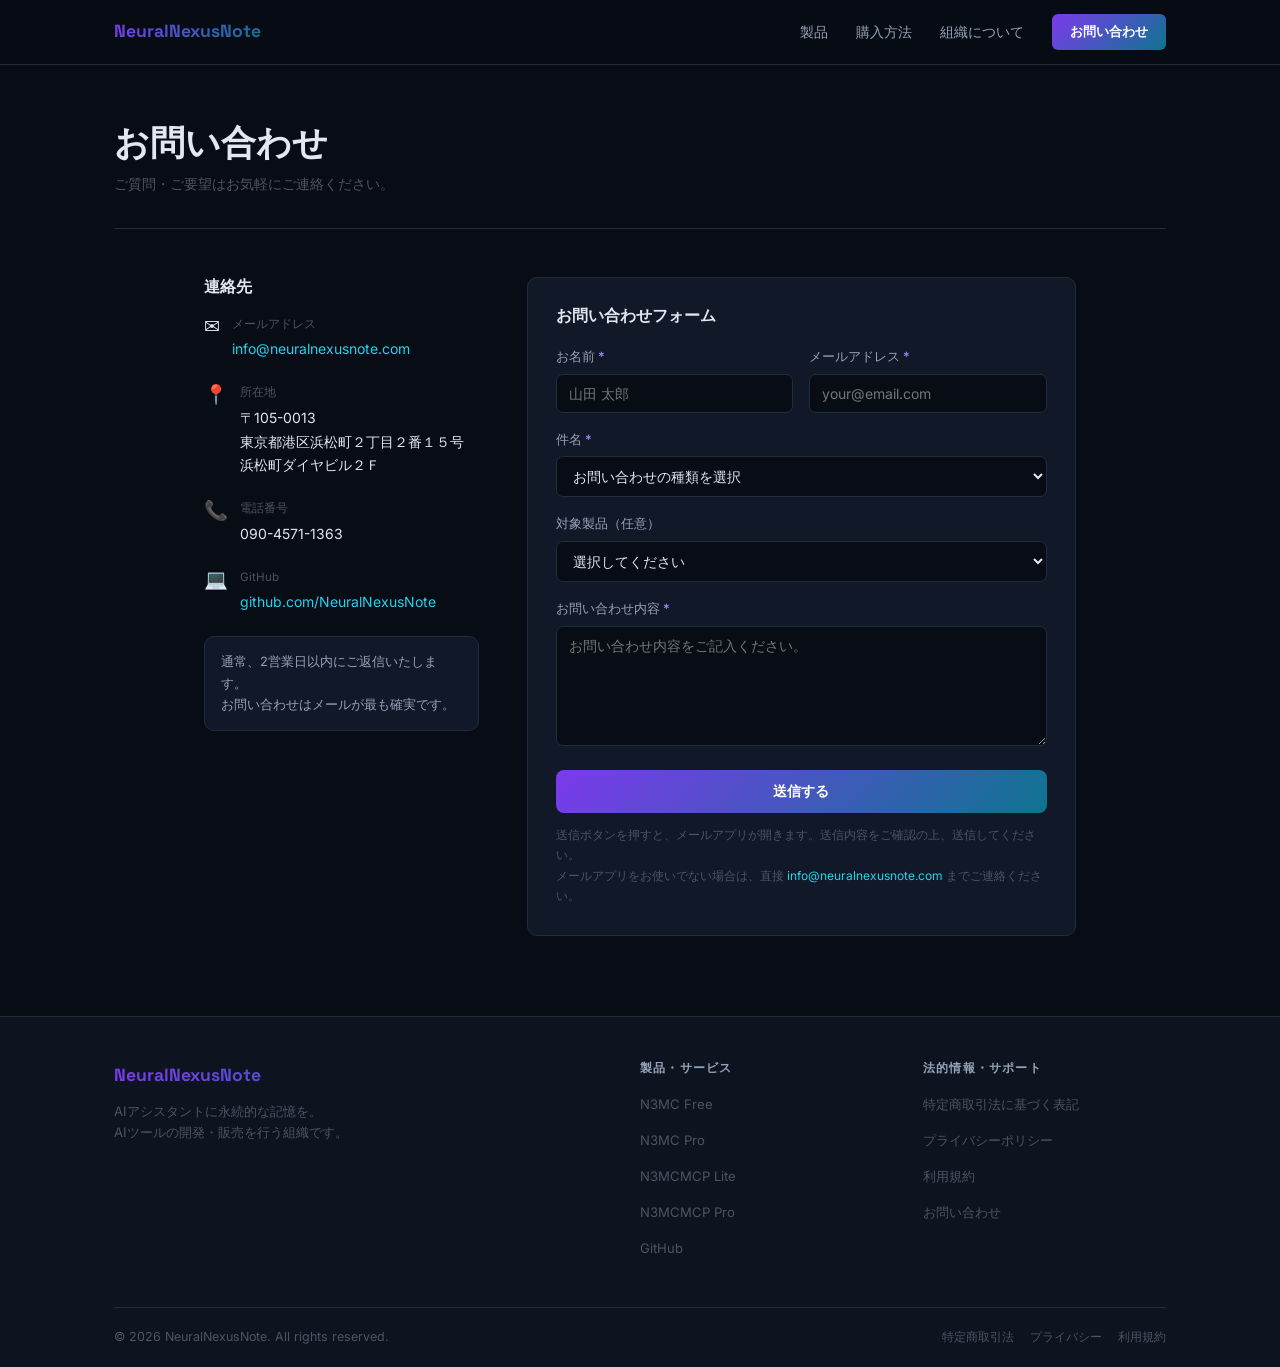
==== contact.html @ 309b011e "initial: NeuralNexusNote 公式ホームページ - index.html: トップページ（製品・購入方法・About） - tokutei.html: 特定商取引法に基づく表記 -" ====
<!DOCTYPE html>
<html lang="ja">
<head>
  <meta charset="UTF-8">
  <meta name="viewport" content="width=device-width, initial-scale=1.0">
  <title>お問い合わせ | NeuralNexusNote</title>
  <meta name="description" content="NeuralNexusNoteへのお問い合わせページです。">
  <link rel="preconnect" href="https://fonts.googleapis.com">
  <link href="https://fonts.googleapis.com/css2?family=Inter:wght@400;500;600;700&family=Space+Grotesk:wght@600;700&display=swap" rel="stylesheet">
  <link rel="stylesheet" href="css/style.css">
</head>
<body>

<header>
  <div class="header-inner">
    <a href="index.html" class="logo">NeuralNexusNote</a>
    <nav>
      <a href="index.html#products">製品</a>
      <a href="index.html#howto">購入方法</a>
      <a href="index.html#about">組織について</a>
      <a href="contact.html" class="nav-cta">お問い合わせ</a>
    </nav>
  </div>
</header>

<main>
  <div class="container">
    <div class="page-header">
      <h1>お問い合わせ</h1>
      <p>ご質問・ご要望はお気軽にご連絡ください。</p>
    </div>
  </div>

  <div class="contact-wrap">

    <!-- Contact Info -->
    <div class="contact-info">
      <h3>連絡先</h3>

      <div class="c-item">
        <div class="c-icon">✉️</div>
        <div>
          <div class="c-lbl">メールアドレス</div>
          <div class="c-val">
            <a href="mailto:info@neuralnexusnote.com">info@neuralnexusnote.com</a>
          </div>
        </div>
      </div>

      <div class="c-item">
        <div class="c-icon">📍</div>
        <div>
          <div class="c-lbl">所在地</div>
          <div class="c-val">
            〒105-0013<br>
            東京都港区浜松町２丁目２番１５号<br>
            浜松町ダイヤビル２Ｆ
          </div>
        </div>
      </div>

      <div class="c-item">
        <div class="c-icon">📞</div>
        <div>
          <div class="c-lbl">電話番号</div>
          <div class="c-val">090-4571-1363</div>
        </div>
      </div>

      <div class="c-item">
        <div class="c-icon">💻</div>
        <div>
          <div class="c-lbl">GitHub</div>
          <div class="c-val">
            <a href="https://github.com/NeuralNexusNote" target="_blank" rel="noopener">github.com/NeuralNexusNote</a>
          </div>
        </div>
      </div>

      <div class="response-note">
        通常、2営業日以内にご返信いたします。<br>
        お問い合わせはメールが最も確実です。
      </div>
    </div>

    <!-- Contact Form -->
    <div class="form-card">
      <h3>お問い合わせフォーム</h3>
      <form id="contact-form">
        <div class="form-row">
          <div class="form-group">
            <label for="name">お名前 <span style="color:var(--purple-l)">*</span></label>
            <input type="text" id="name" name="name" required placeholder="山田 太郎">
          </div>
          <div class="form-group">
            <label for="email">メールアドレス <span style="color:var(--purple-l)">*</span></label>
            <input type="email" id="email" name="email" required placeholder="your@email.com">
          </div>
        </div>
        <div class="form-group">
          <label for="subject">件名 <span style="color:var(--purple-l)">*</span></label>
          <select id="subject" name="subject" required>
            <option value="" disabled selected>お問い合わせの種類を選択</option>
            <option value="製品について">製品・機能についての質問</option>
            <option value="購入・支払いについて">購入・支払いについて</option>
            <option value="技術的な問題">技術的な問題・バグ報告</option>
            <option value="返金・キャンセルについて">返金・キャンセルについて</option>
            <option value="その他">その他</option>
          </select>
        </div>
        <div class="form-group">
          <label for="product">対象製品（任意）</label>
          <select id="product" name="product">
            <option value="" selected>選択してください</option>
            <option value="N3MC Free">N3MC Free</option>
            <option value="N3MC Pro">N3MC Pro</option>
            <option value="N3MCMCP Lite">N3MCMCP Lite</option>
            <option value="N3MCMCP Pro">N3MCMCP Pro</option>
            <option value="その他">その他</option>
          </select>
        </div>
        <div class="form-group">
          <label for="message">お問い合わせ内容 <span style="color:var(--purple-l)">*</span></label>
          <textarea id="message" name="message" required placeholder="お問い合わせ内容をご記入ください。"></textarea>
        </div>
        <button type="submit" class="btn btn-primary" style="width:100%;">送信する</button>
        <p class="form-note">
          送信ボタンを押すと、メールアプリが開きます。送信内容をご確認の上、送信してください。<br>
          メールアプリをお使いでない場合は、直接 <a href="mailto:info@neuralnexusnote.com">info@neuralnexusnote.com</a> までご連絡ください。
        </p>
      </form>
    </div>

  </div>
</main>

<footer>
  <div class="footer-inner">
    <div class="footer-grid">
      <div class="footer-brand">
        <a href="index.html" class="logo">NeuralNexusNote</a>
        <p>AIアシスタントに永続的な記憶を。<br>AIツールの開発・販売を行う組織です。</p>
      </div>
      <div class="footer-col">
        <h4>製品・サービス</h4>
        <ul>
          <li><a href="index.html#products">N3MC Free</a></li>
          <li><a href="index.html#howto">N3MC Pro</a></li>
          <li><a href="index.html#products">N3MCMCP Lite</a></li>
          <li><a href="index.html#howto">N3MCMCP Pro</a></li>
          <li><a href="https://github.com/NeuralNexusNote" target="_blank" rel="noopener">GitHub</a></li>
        </ul>
      </div>
      <div class="footer-col">
        <h4>法的情報・サポート</h4>
        <ul>
          <li><a href="tokutei.html">特定商取引法に基づく表記</a></li>
          <li><a href="privacy.html">プライバシーポリシー</a></li>
          <li><a href="terms.html">利用規約</a></li>
          <li><a href="contact.html">お問い合わせ</a></li>
        </ul>
      </div>
    </div>
    <div class="footer-bottom">
      <p>© 2026 NeuralNexusNote. All rights reserved.</p>
      <div class="footer-links-row">
        <a href="tokutei.html">特定商取引法</a>
        <a href="privacy.html">プライバシー</a>
        <a href="terms.html">利用規約</a>
      </div>
    </div>
  </div>
</footer>

<script>
  document.getElementById('contact-form').addEventListener('submit', function(e) {
    e.preventDefault();
    const name    = document.getElementById('name').value;
    const email   = document.getElementById('email').value;
    const subject = document.getElementById('subject').value;
    const product = document.getElementById('product').value;
    const message = document.getElementById('message').value;

    const body = [
      'お名前: ' + name,
      'メールアドレス: ' + email,
      product ? '対象製品: ' + product : '',
      '',
      message
    ].filter(Boolean).join('\n');

    window.location.href =
      'mailto:info@neuralnexusnote.com'
      + '?subject=' + encodeURIComponent('[お問い合わせ] ' + subject)
      + '&body='    + encodeURIComponent(body);
  });
</script>

</body>
</html>
---- css/style.css ----
/* NeuralNexusNote — style.css */

*, *::before, *::after { box-sizing: border-box; margin: 0; padding: 0; }

:root {
  --bg:       #080c14;
  --bg2:      #0d1420;
  --card:     #111827;
  --border:   #1f2d3d;
  --purple:   #7c3aed;
  --purple-l: #a78bfa;
  --cyan:     #0e7490;
  --cyan-l:   #22d3ee;
  --text:     #e2e8f0;
  --dim:      #94a3b8;
  --muted:    #4b5563;
  --green:    #10b981;
  --grad:     linear-gradient(135deg, #7c3aed 0%, #0e7490 100%);
  --r:        10px;
  --shadow:   0 4px 24px rgba(0,0,0,.4);
}

body {
  font-family: 'Inter', system-ui, -apple-system, sans-serif;
  background: var(--bg);
  color: var(--text);
  line-height: 1.7;
  font-size: 16px;
}

h1, h2, h3, h4 {
  font-family: 'Space Grotesk', 'Inter', sans-serif;
  font-weight: 700;
  line-height: 1.25;
}

a { color: var(--cyan-l); text-decoration: none; transition: color .2s; }
a:hover { color: var(--purple-l); }
img { max-width: 100%; }

.container { max-width: 1100px; margin: 0 auto; padding: 0 24px; }

/* ===== HEADER ===== */
header {
  position: sticky; top: 0; z-index: 100;
  background: rgba(8,12,20,.94);
  backdrop-filter: blur(14px);
  border-bottom: 1px solid var(--border);
}
.header-inner {
  max-width: 1100px; margin: 0 auto; padding: 14px 24px;
  display: flex; align-items: center; justify-content: space-between; gap: 16px;
}
.logo {
  font-family: 'Space Grotesk', sans-serif; font-size: 1.1rem; font-weight: 700;
  background: var(--grad);
  -webkit-background-clip: text; -webkit-text-fill-color: transparent;
  background-clip: text; white-space: nowrap;
}
nav { display: flex; align-items: center; gap: 28px; }
nav a { color: var(--dim); font-size: .875rem; font-weight: 500; }
nav a:hover { color: var(--text); }
.nav-cta {
  padding: 7px 18px;
  background: var(--grad);
  color: white !important;
  -webkit-text-fill-color: white !important;
  border-radius: 6px; font-size: .8rem; font-weight: 600;
}
.nav-cta:hover { opacity: .85; }

/* ===== BUTTONS ===== */
.btn {
  display: inline-block; padding: 12px 28px; border-radius: 8px;
  font-size: .9rem; font-weight: 600; cursor: pointer;
  border: none; transition: all .2s; text-align: center;
}
.btn-primary { background: var(--grad); color: #fff; -webkit-text-fill-color: #fff; }
.btn-primary:hover { opacity: .85; color: #fff; transform: translateY(-1px); }
.btn-outline {
  background: transparent; color: var(--text);
  border: 1px solid var(--border);
}
.btn-outline:hover { border-color: var(--purple); color: var(--purple-l); }
.btn-sm { padding: 8px 18px; font-size: .8rem; }

/* ===== SECTIONS ===== */
section { padding: 80px 0; }
.bg-alt { background: var(--bg2); }

.section-tag {
  display: block; text-align: center;
  font-size: .72rem; font-weight: 600;
  text-transform: uppercase; letter-spacing: .1em;
  color: var(--purple-l); margin-bottom: 10px;
}
.section-title {
  font-size: clamp(1.6rem, 3vw, 2.2rem);
  text-align: center; margin-bottom: 12px;
}
.section-desc {
  text-align: center; color: var(--dim);
  max-width: 540px; margin: 0 auto 48px; font-size: .95rem;
}

/* ===== HERO ===== */
.hero {
  padding: 100px 0 80px; text-align: center;
  position: relative; overflow: hidden;
}
.hero::before {
  content: ''; position: absolute; top: -180px; left: 50%;
  transform: translateX(-50%); width: 700px; height: 700px;
  background: radial-gradient(circle, rgba(124,58,237,.13) 0%, transparent 65%);
  pointer-events: none;
}
.hero-badge {
  display: inline-flex; align-items: center; gap: 6px;
  padding: 5px 14px; background: rgba(124,58,237,.1);
  border: 1px solid rgba(124,58,237,.35); border-radius: 100px;
  font-size: .78rem; color: var(--purple-l); margin-bottom: 24px; font-weight: 500;
}
.hero h1 { font-size: clamp(2.2rem, 5.5vw, 3.8rem); margin-bottom: 20px; }
.hero h1 .grad {
  background: var(--grad);
  -webkit-background-clip: text; -webkit-text-fill-color: transparent;
  background-clip: text;
}
.hero-sub {
  font-size: 1.05rem; color: var(--dim);
  max-width: 500px; margin: 0 auto 36px;
}
.btn-row { display: flex; gap: 14px; justify-content: center; flex-wrap: wrap; }

/* ===== PRODUCT CARDS ===== */
.products-grid {
  display: grid;
  grid-template-columns: repeat(auto-fit, minmax(248px, 1fr));
  gap: 20px;
}
.p-card {
  background: var(--card); border: 1px solid var(--border);
  border-radius: var(--r); padding: 24px;
  position: relative; transition: border-color .2s, transform .2s;
  display: flex; flex-direction: column;
}
.p-card:hover { border-color: rgba(124,58,237,.5); transform: translateY(-2px); }
.p-card.featured { border-color: var(--purple); }
.badge-hot {
  position: absolute; top: -11px; right: 16px;
  background: var(--grad); color: white;
  font-size: .7rem; font-weight: 700;
  padding: 3px 11px; border-radius: 100px;
}
.p-tag {
  font-size: .7rem; font-weight: 700; color: var(--cyan-l);
  text-transform: uppercase; letter-spacing: .09em; margin-bottom: 6px;
}
.p-card h3 { font-size: 1.35rem; margin-bottom: 10px; }
.p-desc { font-size: .85rem; color: var(--dim); margin-bottom: 18px; flex: 1; }
.price-block { margin-bottom: 20px; }
.price-now { font-size: 1.7rem; font-weight: 700; }
.price-was { font-size: .85rem; color: var(--muted); text-decoration: line-through; margin-left: 8px; }
.price-note {
  display: inline-block; font-size: .72rem; color: var(--green);
  background: rgba(16,185,129,.1); border: 1px solid rgba(16,185,129,.3);
  padding: 2px 8px; border-radius: 4px; margin-top: 5px;
}
.p-feats { list-style: none; margin-bottom: 22px; }
.p-feats li {
  font-size: .8rem; color: var(--dim); padding: 5px 0;
  border-bottom: 1px solid rgba(31,45,61,.6);
  display: flex; align-items: center; gap: 7px;
}
.p-feats li::before { content: '✓'; color: var(--green); font-weight: 700; flex-shrink: 0; }
.btn-card { width: 100%; text-align: center; border-radius: 7px; font-size: .85rem; padding: 10px; font-weight: 600; }
.btn-ghost {
  background: transparent; border: 1px solid var(--border);
  color: var(--dim); transition: all .2s;
}
.btn-ghost:hover { border-color: var(--cyan); color: var(--cyan-l); }

.launch-box {
  background: rgba(124,58,237,.07);
  border: 1px solid rgba(124,58,237,.22);
  border-radius: var(--r); padding: 14px 20px;
  text-align: center; font-size: .85rem; color: var(--dim); margin-top: 28px;
}
.launch-box strong { color: var(--purple-l); }

/* ===== HOW TO BUY ===== */
.how-grid {
  display: grid;
  grid-template-columns: repeat(auto-fit, minmax(280px, 1fr));
  gap: 20px;
}
.how-card {
  background: var(--card); border: 1px solid var(--border);
  border-radius: var(--r); padding: 28px;
}
.how-icon { font-size: 2.2rem; margin-bottom: 12px; }
.how-card h3 { font-size: 1.1rem; margin-bottom: 8px; }
.how-card p { font-size: .875rem; color: var(--dim); margin-bottom: 14px; }
.how-card ul { list-style: none; font-size: .8rem; color: var(--dim); margin-bottom: 14px; }
.how-card ul li { padding: 3px 0; }
.how-card ul li::before { content: '→ '; color: var(--cyan-l); }
.tag-badge {
  display: inline-block; font-size: .7rem; font-weight: 600;
  padding: 3px 9px; border-radius: 4px;
  background: rgba(14,116,144,.15); color: var(--cyan-l);
  border: 1px solid rgba(14,116,144,.3);
}

/* ===== ABOUT ===== */
.about-wrap {
  display: grid; grid-template-columns: 1.2fr 1fr;
  gap: 48px; align-items: center;
}
.about-text h2 { font-size: clamp(1.5rem, 3vw, 1.9rem); margin-bottom: 16px; }
.about-text p { font-size: .9rem; color: var(--dim); margin-bottom: 12px; }
.stat-grid { display: grid; grid-template-columns: 1fr 1fr; gap: 16px; }
.stat-box {
  background: var(--card); border: 1px solid var(--border);
  border-radius: var(--r); padding: 20px; text-align: center;
}
.stat-num {
  font-size: 1.8rem; font-weight: 700;
  background: var(--grad);
  -webkit-background-clip: text; -webkit-text-fill-color: transparent;
  background-clip: text;
}
.stat-lbl { font-size: .75rem; color: var(--muted); margin-top: 4px; }

/* ===== FOOTER ===== */
footer {
  background: var(--bg2); border-top: 1px solid var(--border);
  padding: 44px 0 20px;
}
.footer-inner { max-width: 1100px; margin: 0 auto; padding: 0 24px; }
.footer-grid {
  display: grid; grid-template-columns: 2fr 1fr 1fr;
  gap: 40px; margin-bottom: 36px;
}
.footer-brand .logo { display: block; margin-bottom: 10px; }
.footer-brand p { font-size: .82rem; color: var(--muted); max-width: 240px; line-height: 1.6; }
.footer-col h4 {
  font-size: .75rem; font-weight: 600; text-transform: uppercase;
  letter-spacing: .1em; color: var(--dim); margin-bottom: 14px;
}
.footer-col ul { list-style: none; }
.footer-col li { margin-bottom: 9px; }
.footer-col a { font-size: .82rem; color: var(--muted); }
.footer-col a:hover { color: var(--text); }
.footer-bottom {
  border-top: 1px solid var(--border); padding-top: 18px;
  display: flex; justify-content: space-between; align-items: center;
  gap: 12px; flex-wrap: wrap;
}
.footer-bottom p, .footer-bottom a { font-size: .78rem; color: var(--muted); }
.footer-links-row { display: flex; gap: 16px; }

/* ===== LEGAL PAGES ===== */
.page-header {
  padding: 56px 0 32px;
  border-bottom: 1px solid var(--border);
  margin-bottom: 0;
}
.page-header h1 { font-size: clamp(1.6rem, 3vw, 2.2rem); margin-bottom: 8px; }
.page-header p { color: var(--muted); font-size: .85rem; }

.legal-wrap {
  max-width: 820px; margin: 0 auto;
  padding: 48px 24px 80px;
}
.legal-wrap h2 {
  font-size: 1.1rem; margin: 32px 0 12px;
  padding-bottom: 8px; border-bottom: 1px solid var(--border);
  color: var(--text);
}
.legal-wrap h3 { font-size: .95rem; margin: 18px 0 8px; color: var(--text); }
.legal-wrap p { font-size: .875rem; color: var(--dim); margin-bottom: 10px; }
.legal-wrap ul, .legal-wrap ol {
  font-size: .875rem; color: var(--dim);
  padding-left: 20px; margin-bottom: 10px;
}
.legal-wrap li { margin-bottom: 5px; }
.legal-note {
  font-size: .8rem; color: var(--muted);
  margin-top: 16px; line-height: 1.8;
}

.tokutei-table {
  width: 100%; border-collapse: collapse;
  margin: 16px 0 24px; font-size: .875rem;
}
.tokutei-table th, .tokutei-table td {
  padding: 12px 16px; border: 1px solid var(--border); vertical-align: top;
}
.tokutei-table th {
  background: var(--card); font-weight: 600; text-align: left;
  color: var(--dim); white-space: nowrap; width: 200px;
}
.tokutei-table td { color: var(--text); }
.tokutei-table small { font-size: .78rem; color: var(--muted); }

/* ===== CONTACT ===== */
.contact-wrap {
  display: grid; grid-template-columns: 1fr 2fr; gap: 48px;
  max-width: 920px; margin: 0 auto; padding: 48px 24px 80px;
}
.contact-info h3 { font-size: 1rem; margin-bottom: 18px; color: var(--text); }
.c-item { display: flex; gap: 12px; margin-bottom: 22px; }
.c-icon { font-size: 1.2rem; line-height: 1; padding-top: 2px; }
.c-lbl { font-size: .72rem; color: var(--muted); margin-bottom: 3px; }
.c-val { font-size: .875rem; color: var(--text); word-break: break-all; }
.response-note {
  background: var(--card); border: 1px solid var(--border);
  border-radius: var(--r); padding: 14px 16px;
  font-size: .8rem; color: var(--dim); margin-top: 8px;
}
.form-card {
  background: var(--card); border: 1px solid var(--border);
  border-radius: var(--r); padding: 28px;
}
.form-card h3 { font-size: 1rem; margin-bottom: 20px; color: var(--text); }
.form-row { display: grid; grid-template-columns: 1fr 1fr; gap: 16px; }
.form-group { margin-bottom: 16px; }
.form-group label {
  display: block; font-size: .8rem; font-weight: 500;
  color: var(--dim); margin-bottom: 6px;
}
.form-group input,
.form-group textarea,
.form-group select {
  width: 100%; padding: 10px 12px;
  background: var(--bg); border: 1px solid var(--border);
  border-radius: 7px; color: var(--text);
  font-size: .875rem; font-family: inherit;
  transition: border-color .2s; outline: none;
}
.form-group input:focus,
.form-group textarea:focus,
.form-group select:focus { border-color: var(--purple); }
.form-group textarea { height: 120px; resize: vertical; }
.form-note { font-size: .75rem; color: var(--muted); margin-top: 12px; }

/* ===== RESPONSIVE ===== */
@media (max-width: 768px) {
  nav { gap: 16px; flex-wrap: wrap; justify-content: center; }
  .hero { padding: 60px 0 60px; }
  .about-wrap { grid-template-columns: 1fr; }
  .footer-grid { grid-template-columns: 1fr; gap: 24px; }
  .footer-bottom { flex-direction: column; text-align: center; }
  .contact-wrap { grid-template-columns: 1fr; }
  .form-row { grid-template-columns: 1fr; }
}
@media (max-width: 640px) {
  .header-inner { flex-direction: column; align-items: flex-start; gap: 10px; }
  nav a { font-size: .78rem; }
  .btn-row { flex-direction: column; align-items: center; }
  .tokutei-table { font-size: .8rem; }
  .tokutei-table th { width: auto; min-width: 90px; }
}
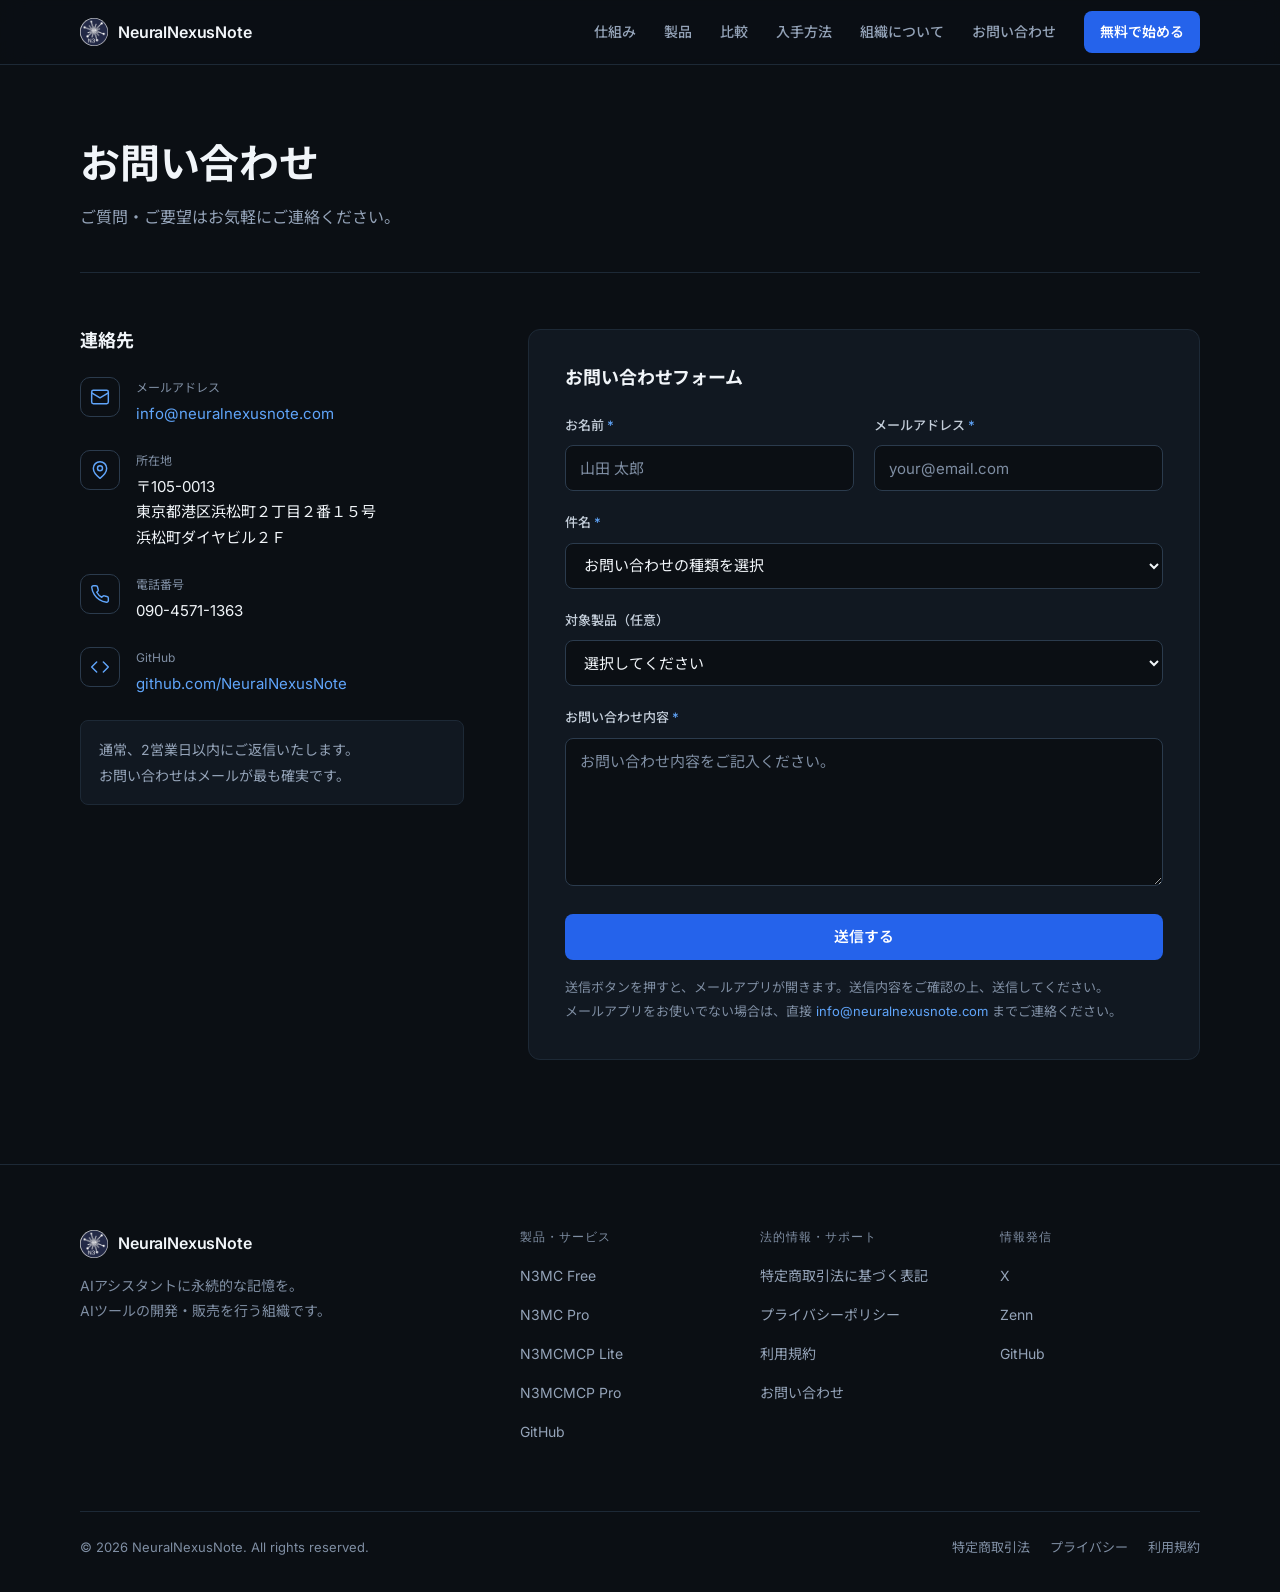
==== commit db6d7665: "feat: サイト全体のデザインを作り直す 配色・フォント・構成を見直し、全 9 ページを同じ見た目にそろえる。  - 配色: 紫→シアンのグラデーションをやめ、濃紺に青 1 色のアクセントにする -" ====
--- a/contact.html
+++ b/contact.html
@@ -5,25 +5,37 @@
   <meta name="viewport" content="width=device-width, initial-scale=1.0">
   <title>お問い合わせ | NeuralNexusNote</title>
   <meta name="description" content="NeuralNexusNoteへのお問い合わせページです。">
+  <meta name="theme-color" content="#0B0F14">
+  <link rel="icon" type="image/jpeg" href="favicon.jpg">
+  <link rel="apple-touch-icon" href="favicon.jpg">
   <link rel="preconnect" href="https://fonts.googleapis.com">
-  <link href="https://fonts.googleapis.com/css2?family=Inter:wght@400;500;600;700&family=Space+Grotesk:wght@600;700&display=swap" rel="stylesheet">
+  <link rel="preconnect" href="https://fonts.gstatic.com" crossorigin>
+  <link href="https://fonts.googleapis.com/css2?family=Inter:wght@400;500;600;700&family=JetBrains+Mono:wght@400;500&family=Noto+Sans+JP:wght@400;500;600;700&display=swap" rel="stylesheet">
   <link rel="stylesheet" href="css/style.css">
 </head>
 <body>
 
+<a href="#main" class="skip-link">本文へ移動</a>
+
 <header>
   <div class="header-inner">
-    <a href="index.html" class="logo">NeuralNexusNote</a>
-    <nav>
+    <a href="index.html" class="logo"><img src="images/logo-mark.png" alt="" width="28" height="28">NeuralNexusNote</a>
+    <button type="button" class="nav-toggle" aria-label="メニュー" aria-expanded="false" aria-controls="site-nav">
+      <svg class="icon" viewBox="0 0 24 24" aria-hidden="true"><path d="M4 7h16"/><path d="M4 12h16"/><path d="M4 17h16"/></svg>
+    </button>
+    <nav id="site-nav">
+      <a href="index.html#how">仕組み</a>
       <a href="index.html#products">製品</a>
-      <a href="index.html#howto">購入方法</a>
+      <a href="index.html#compare">比較</a>
+      <a href="index.html#howto">入手方法</a>
       <a href="index.html#about">組織について</a>
-      <a href="contact.html" class="nav-cta">お問い合わせ</a>
+      <a href="contact.html">お問い合わせ</a>
+      <a href="index.html#products" class="nav-cta">無料で始める</a>
     </nav>
   </div>
 </header>
 
-<main>
+<main id="main">
   <div class="container">
     <div class="page-header">
       <h1>お問い合わせ</h1>
@@ -38,7 +50,7 @@
       <h3>連絡先</h3>
 
       <div class="c-item">
-        <div class="c-icon">✉️</div>
+        <div class="c-icon"><svg class="icon" viewBox="0 0 24 24" aria-hidden="true"><rect x="2" y="4" width="20" height="16" rx="2"/><path d="m22 7-10 6L2 7"/></svg></div>
         <div>
           <div class="c-lbl">メールアドレス</div>
           <div class="c-val">
@@ -48,7 +60,7 @@
       </div>
 
       <div class="c-item">
-        <div class="c-icon">📍</div>
+        <div class="c-icon"><svg class="icon" viewBox="0 0 24 24" aria-hidden="true"><path d="M20 10c0 6-8 12-8 12s-8-6-8-12a8 8 0 0 1 16 0z"/><circle cx="12" cy="10" r="3"/></svg></div>
         <div>
           <div class="c-lbl">所在地</div>
           <div class="c-val">
@@ -60,7 +72,7 @@
       </div>
 
       <div class="c-item">
-        <div class="c-icon">📞</div>
+        <div class="c-icon"><svg class="icon" viewBox="0 0 24 24" aria-hidden="true"><path d="M22 16.92v3a2 2 0 0 1-2.18 2 19.8 19.8 0 0 1-8.63-3.07 19.5 19.5 0 0 1-6-6 19.8 19.8 0 0 1-3.07-8.67A2 2 0 0 1 4.11 2h3a2 2 0 0 1 2 1.72c.13.96.36 1.9.7 2.81a2 2 0 0 1-.45 2.11L8.09 9.91a16 16 0 0 0 6 6l1.27-1.27a2 2 0 0 1 2.11-.45c.91.34 1.85.57 2.81.7A2 2 0 0 1 22 16.92z"/></svg></div>
         <div>
           <div class="c-lbl">電話番号</div>
           <div class="c-val">090-4571-1363</div>
@@ -68,7 +80,7 @@
       </div>
 
       <div class="c-item">
-        <div class="c-icon">💻</div>
+        <div class="c-icon"><svg class="icon" viewBox="0 0 24 24" aria-hidden="true"><path d="m16 18 6-6-6-6"/><path d="m8 6-6 6 6 6"/></svg></div>
         <div>
           <div class="c-lbl">GitHub</div>
           <div class="c-val">
@@ -89,16 +101,16 @@
       <form id="contact-form">
         <div class="form-row">
           <div class="form-group">
-            <label for="name">お名前 <span style="color:var(--purple-l)">*</span></label>
+            <label for="name">お名前 <span class="req">*</span></label>
             <input type="text" id="name" name="name" required placeholder="山田 太郎">
           </div>
           <div class="form-group">
-            <label for="email">メールアドレス <span style="color:var(--purple-l)">*</span></label>
+            <label for="email">メールアドレス <span class="req">*</span></label>
             <input type="email" id="email" name="email" required placeholder="your@email.com">
           </div>
         </div>
         <div class="form-group">
-          <label for="subject">件名 <span style="color:var(--purple-l)">*</span></label>
+          <label for="subject">件名 <span class="req">*</span></label>
           <select id="subject" name="subject" required>
             <option value="" disabled selected>お問い合わせの種類を選択</option>
             <option value="製品について">製品・機能についての質問</option>
@@ -120,10 +132,10 @@
           </select>
         </div>
         <div class="form-group">
-          <label for="message">お問い合わせ内容 <span style="color:var(--purple-l)">*</span></label>
+          <label for="message">お問い合わせ内容 <span class="req">*</span></label>
           <textarea id="message" name="message" required placeholder="お問い合わせ内容をご記入ください。"></textarea>
         </div>
-        <button type="submit" class="btn btn-primary" style="width:100%;">送信する</button>
+        <button type="submit" class="btn btn-primary btn-card">送信する</button>
         <p class="form-note">
           送信ボタンを押すと、メールアプリが開きます。送信内容をご確認の上、送信してください。<br>
           メールアプリをお使いでない場合は、直接 <a href="mailto:info@neuralnexusnote.com">info@neuralnexusnote.com</a> までご連絡ください。
@@ -138,7 +150,7 @@
   <div class="footer-inner">
     <div class="footer-grid">
       <div class="footer-brand">
-        <a href="index.html" class="logo">NeuralNexusNote</a>
+        <a href="index.html" class="logo"><img src="images/logo-mark.png" alt="" width="28" height="28">NeuralNexusNote</a>
         <p>AIアシスタントに永続的な記憶を。<br>AIツールの開発・販売を行う組織です。</p>
       </div>
       <div class="footer-col">
@@ -160,6 +172,14 @@
           <li><a href="contact.html">お問い合わせ</a></li>
         </ul>
       </div>
+      <div class="footer-col">
+        <h4>情報発信</h4>
+        <ul>
+          <li><a href="https://x.com/NeuralNexusNote" target="_blank" rel="noopener">X</a></li>
+          <li><a href="https://zenn.dev/arnolfjp" target="_blank" rel="noopener">Zenn</a></li>
+          <li><a href="https://github.com/NeuralNexusNote" target="_blank" rel="noopener">GitHub</a></li>
+        </ul>
+      </div>
     </div>
     <div class="footer-bottom">
       <p>© 2026 NeuralNexusNote. All rights reserved.</p>
@@ -196,5 +216,6 @@
   });
 </script>
 
+<script src="js/site.js"></script>
 </body>
 </html>
--- a/css/style.css
+++ b/css/style.css
@@ -1,363 +1,640 @@
-/* NeuralNexusNote — style.css */
+/* NeuralNexusNote — style.css
+   Design tokens: dark navy base, off-white text, one restrained blue accent.
+   No gradients on text or buttons. Left-aligned sections on a 1120px grid. */
 
 *, *::before, *::after { box-sizing: border-box; margin: 0; padding: 0; }
 
 :root {
-  --bg:       #080c14;
-  --bg2:      #0d1420;
-  --card:     #111827;
-  --border:   #1f2d3d;
-  --purple:   #7c3aed;
-  --purple-l: #a78bfa;
-  --cyan:     #0e7490;
-  --cyan-l:   #22d3ee;
-  --text:     #e2e8f0;
-  --dim:      #94a3b8;
-  --muted:    #4b5563;
-  --green:    #10b981;
-  --grad:     linear-gradient(135deg, #7c3aed 0%, #0e7490 100%);
-  --r:        10px;
-  --shadow:   0 4px 24px rgba(0,0,0,.4);
-}
+  --bg:        #0B0F14;
+  --bg-2:      #0E141B;
+  --surface:   #111821;
+  --surface-2: #16202B;
+  --panel:     #172B40;
+  --line:      #1D2936;
+  --line-2:    #2B3B4D;
+  --text:      #F1F5F9;
+  --text-2:    #C3CDD9;
+  --dim:       #94A3B8;
+  --muted:     #7F8EA3;
+  --accent:    #60A5FA;
+  --accent-strong: #2563EB;
+  --accent-hover:  #1D4ED8;
+
+  --font-sans: 'Inter', 'Noto Sans JP', system-ui, 'Hiragino Kaku Gothic ProN', 'Yu Gothic UI', Meiryo, sans-serif;
+  --font-mono: 'JetBrains Mono', ui-monospace, 'Cascadia Mono', Consolas, monospace;
+
+  --r:      12px;
+  --r-sm:   8px;
+  --gutter: 40px;
+  --wrap:   1200px;            /* 1120px content + 2 × gutter */
+  --sec:    104px;
+  --shadow: 0 24px 64px rgba(0, 0, 0, .45);
+}
+
+html { scroll-behavior: smooth; scroll-padding-top: 88px; -webkit-text-size-adjust: 100%; }
 
 body {
-  font-family: 'Inter', system-ui, -apple-system, sans-serif;
+  font-family: var(--font-sans);
   background: var(--bg);
+  color: var(--text-2);
+  font-size: 16px;
+  line-height: 1.8;
+  -webkit-font-smoothing: antialiased;
+  text-rendering: optimizeLegibility;
+}
+
+h1, h2, h3, h4 {
   color: var(--text);
-  line-height: 1.7;
-  font-size: 16px;
-}
-
-h1, h2, h3, h4 {
-  font-family: 'Space Grotesk', 'Inter', sans-serif;
   font-weight: 700;
-  line-height: 1.25;
-}
-
-a { color: var(--cyan-l); text-decoration: none; transition: color .2s; }
-a:hover { color: var(--purple-l); }
-img { max-width: 100%; }
-
-.container { max-width: 1100px; margin: 0 auto; padding: 0 24px; }
+  line-height: 1.35;
+  letter-spacing: -.005em;
+  word-break: auto-phrase;
+  text-wrap: balance;
+}
+p { word-break: auto-phrase; }
+
+a { color: var(--accent); text-decoration: none; transition: color .15s; }
+a:hover { color: var(--text); }
+img { max-width: 100%; height: auto; display: block; }
+strong { color: var(--text); font-weight: 600; }
+code {
+  font-family: var(--font-mono); font-size: .86em;
+  background: rgba(148, 163, 184, .12); color: var(--text);
+  padding: 2px 6px; border-radius: 4px; overflow-wrap: anywhere;
+}
+:focus-visible { outline: 2px solid var(--accent); outline-offset: 3px; border-radius: 4px; }
+
+.container { max-width: var(--wrap); margin: 0 auto; padding: 0 var(--gutter); }
+.container.narrow { max-width: calc(820px + 2 * var(--gutter)); }
+
+.nw { white-space: nowrap; }
+.sr-only {
+  position: absolute; width: 1px; height: 1px; overflow: hidden;
+  clip-path: inset(50%); white-space: nowrap;
+}
+
+.skip-link {
+  position: absolute; left: 16px; top: -48px; z-index: 200;
+  background: var(--text); color: var(--bg); padding: 8px 14px;
+  border-radius: var(--r-sm); font-size: .85rem; font-weight: 600;
+}
+.skip-link:focus { top: 12px; color: var(--bg); }
+
+.icon {
+  width: 20px; height: 20px; flex-shrink: 0;
+  fill: none; stroke: currentColor; stroke-width: 1.75;
+  stroke-linecap: round; stroke-linejoin: round;
+}
+.icon-fill { fill: currentColor; stroke: none; }
+.icon-sm { width: 16px; height: 16px; }
 
 /* ===== HEADER ===== */
 header {
   position: sticky; top: 0; z-index: 100;
-  background: rgba(8,12,20,.94);
-  backdrop-filter: blur(14px);
-  border-bottom: 1px solid var(--border);
+  background: rgba(11, 15, 20, .86);
+  -webkit-backdrop-filter: saturate(140%) blur(14px);
+  backdrop-filter: saturate(140%) blur(14px);
+  border-bottom: 1px solid var(--line);
 }
 .header-inner {
-  max-width: 1100px; margin: 0 auto; padding: 14px 24px;
-  display: flex; align-items: center; justify-content: space-between; gap: 16px;
+  max-width: var(--wrap); margin: 0 auto; padding: 0 var(--gutter);
+  height: 64px; display: flex; align-items: center; justify-content: space-between; gap: 24px;
 }
 .logo {
-  font-family: 'Space Grotesk', sans-serif; font-size: 1.1rem; font-weight: 700;
-  background: var(--grad);
-  -webkit-background-clip: text; -webkit-text-fill-color: transparent;
-  background-clip: text; white-space: nowrap;
-}
-nav { display: flex; align-items: center; gap: 28px; }
-nav a { color: var(--dim); font-size: .875rem; font-weight: 500; }
-nav a:hover { color: var(--text); }
-.nav-cta {
-  padding: 7px 18px;
-  background: var(--grad);
-  color: white !important;
-  -webkit-text-fill-color: white !important;
-  border-radius: 6px; font-size: .8rem; font-weight: 600;
-}
-.nav-cta:hover { opacity: .85; }
+  display: inline-flex; align-items: center; gap: 10px;
+  color: var(--text); font-size: 1rem; font-weight: 600; letter-spacing: -.01em;
+  white-space: nowrap;
+}
+.logo:hover { color: var(--text); }
+.logo img { width: 28px; height: 28px; border-radius: 50%; }
+
+nav { display: flex; align-items: center; gap: 4px; }
+nav a {
+  color: var(--dim); font-size: .875rem; font-weight: 500;
+  padding: 8px 12px; border-radius: 6px;
+}
+nav a:hover { color: var(--text); background: rgba(148, 163, 184, .08); }
+nav .nav-cta {
+  margin-left: 12px; padding: 8px 16px; font-weight: 600;
+  color: #fff; background: var(--accent-strong); border-radius: var(--r-sm);
+}
+nav .nav-cta:hover { color: #fff; background: var(--accent-hover); }
+.nav-toggle {
+  display: none; width: 40px; height: 40px;
+  background: transparent; border: 1px solid var(--line-2); border-radius: var(--r-sm);
+  color: var(--text); cursor: pointer; align-items: center; justify-content: center;
+}
 
 /* ===== BUTTONS ===== */
 .btn {
-  display: inline-block; padding: 12px 28px; border-radius: 8px;
-  font-size: .9rem; font-weight: 600; cursor: pointer;
-  border: none; transition: all .2s; text-align: center;
-}
-.btn-primary { background: var(--grad); color: #fff; -webkit-text-fill-color: #fff; }
-.btn-primary:hover { opacity: .85; color: #fff; transform: translateY(-1px); }
-.btn-outline {
-  background: transparent; color: var(--text);
-  border: 1px solid var(--border);
-}
-.btn-outline:hover { border-color: var(--purple); color: var(--purple-l); }
-.btn-sm { padding: 8px 18px; font-size: .8rem; }
+  display: inline-flex; align-items: center; justify-content: center; gap: 8px;
+  min-height: 46px; padding: 0 22px; border-radius: var(--r-sm);
+  font-family: inherit; font-size: .925rem; font-weight: 600; line-height: 1.3;
+  border: 1px solid transparent; cursor: pointer; text-align: center;
+  transition: background-color .15s, border-color .15s, color .15s;
+}
+.btn-primary { background: var(--accent-strong); color: #fff; }
+.btn-primary:hover { background: var(--accent-hover); color: #fff; }
+.btn-outline, .btn-ghost {
+  background: transparent; color: var(--text); border-color: var(--line-2);
+}
+.btn-outline:hover, .btn-ghost:hover { border-color: var(--dim); color: var(--text); }
+.btn-sm { min-height: 40px; padding: 0 16px; font-size: .85rem; }
+.btn-card { width: 100%; }
+.btn-disabled { opacity: .5; pointer-events: none; }
+.btn-row { display: flex; flex-wrap: wrap; gap: 12px; margin-top: 32px; }
+
+.text-link {
+  display: inline-flex; align-items: center; gap: 6px;
+  font-size: .875rem; font-weight: 500; color: var(--dim);
+}
+.text-link:hover { color: var(--text); }
+.text-link::after { content: '→'; transition: transform .15s; }
+.text-link:hover::after { transform: translateX(2px); }
+.text-link.ext::after { content: '↗'; }
+.text-link:hover.ext::after { transform: translate(2px, -2px); }
 
 /* ===== SECTIONS ===== */
-section { padding: 80px 0; }
-.bg-alt { background: var(--bg2); }
-
-.section-tag {
-  display: block; text-align: center;
-  font-size: .72rem; font-weight: 600;
-  text-transform: uppercase; letter-spacing: .1em;
-  color: var(--purple-l); margin-bottom: 10px;
-}
-.section-title {
-  font-size: clamp(1.6rem, 3vw, 2.2rem);
-  text-align: center; margin-bottom: 12px;
-}
-.section-desc {
-  text-align: center; color: var(--dim);
-  max-width: 540px; margin: 0 auto 48px; font-size: .95rem;
-}
+section { padding: var(--sec) 0; border-top: 1px solid var(--line); }
+.bg-alt { background: var(--bg-2); }
+
+.eyebrow {
+  display: block; margin-bottom: 16px;
+  font-family: var(--font-mono); font-size: .75rem; font-weight: 500;
+  letter-spacing: .1em; text-transform: uppercase; color: var(--accent);
+}
+.sec-head { max-width: 720px; margin-bottom: 56px; }
+.sec-title { font-size: clamp(1.625rem, 2.7vw, 2.25rem); }
+.sec-desc { margin-top: 20px; color: var(--dim); font-size: 1rem; }
+.sec-desc small { display: block; margin-top: 8px; font-size: .8125rem; color: var(--muted); }
 
 /* ===== HERO ===== */
 .hero {
-  padding: 100px 0 80px; text-align: center;
-  position: relative; overflow: hidden;
+  position: relative; overflow: hidden; border-top: none;
+  padding: 88px 0 0;
 }
 .hero::before {
-  content: ''; position: absolute; top: -180px; left: 50%;
-  transform: translateX(-50%); width: 700px; height: 700px;
-  background: radial-gradient(circle, rgba(124,58,237,.13) 0%, transparent 65%);
-  pointer-events: none;
-}
+  content: ''; position: absolute; inset: 0; pointer-events: none;
+  background-image:
+    linear-gradient(var(--line) 1px, transparent 1px),
+    linear-gradient(90deg, var(--line) 1px, transparent 1px);
+  background-size: 56px 56px;
+  opacity: .45;
+  -webkit-mask-image: radial-gradient(ellipse 70% 60% at 70% 0%, #000 0%, transparent 75%);
+  mask-image: radial-gradient(ellipse 70% 60% at 70% 0%, #000 0%, transparent 75%);
+}
+.hero-grid {
+  position: relative;
+  display: grid; grid-template-columns: minmax(0, .88fr) minmax(0, 1.12fr);
+  gap: 56px; align-items: center;
+}
+.hero h1 {
+  font-size: clamp(2.125rem, 4.3vw, 3.5rem);
+  line-height: 1.3; letter-spacing: -.015em; margin-bottom: 24px;
+}
+.hero h1 span { display: inline-block; }
+.hero-sub { font-size: 1.0625rem; color: var(--dim); max-width: 34em; }
+.hero-sub strong { color: var(--text-2); }
+.hero .btn-row { margin-top: 32px; }
 .hero-badge {
-  display: inline-flex; align-items: center; gap: 6px;
-  padding: 5px 14px; background: rgba(124,58,237,.1);
-  border: 1px solid rgba(124,58,237,.35); border-radius: 100px;
-  font-size: .78rem; color: var(--purple-l); margin-bottom: 24px; font-weight: 500;
-}
-.hero h1 { font-size: clamp(2.2rem, 5.5vw, 3.8rem); margin-bottom: 20px; }
-.hero h1 .grad {
-  background: var(--grad);
-  -webkit-background-clip: text; -webkit-text-fill-color: transparent;
-  background-clip: text;
-}
-.hero-sub {
-  font-size: 1.05rem; color: var(--dim);
-  max-width: 500px; margin: 0 auto 36px;
-}
-.btn-row { display: flex; gap: 14px; justify-content: center; flex-wrap: wrap; }
-
-/* ===== PRODUCT CARDS ===== */
-.products-grid {
-  display: grid;
-  grid-template-columns: repeat(auto-fit, minmax(248px, 1fr));
-  gap: 20px;
-}
+  display: inline-block; margin-bottom: 20px; padding: 4px 12px;
+  border: 1px solid var(--line-2); border-radius: 100px;
+  font-size: .8125rem; color: var(--text-2);
+}
+
+.hero-visual { min-width: 0; }
+.hero-visual figcaption {
+  margin-top: 14px; font-size: .8125rem; color: var(--muted);
+}
+
+.hero-facts {
+  position: relative; margin-top: 80px;
+  display: grid; grid-template-columns: repeat(3, 1fr);
+  border-top: 1px solid var(--line);
+}
+.hero-facts > div { padding: 28px 32px 32px 0; }
+.hero-facts > div + div { padding-left: 32px; border-left: 1px solid var(--line); }
+.hero-facts dt {
+  font-family: var(--font-mono); font-size: .75rem; letter-spacing: .08em;
+  text-transform: uppercase; color: var(--muted); margin-bottom: 6px;
+}
+.hero-facts dd { color: var(--text); font-weight: 600; font-size: 1rem; }
+.hero-facts dd span { display: block; font-weight: 400; font-size: .875rem; color: var(--dim); }
+
+/* ===== WINDOW FRAME (screenshots) ===== */
+.frame {
+  border: 1px solid var(--line-2); border-radius: var(--r);
+  background: #0C0C0C; overflow: hidden; box-shadow: var(--shadow);
+}
+.frame-bar {
+  display: flex; align-items: center; gap: 7px; height: 36px; padding: 0 14px;
+  background: var(--surface); border-bottom: 1px solid var(--line);
+}
+.frame-bar i { width: 10px; height: 10px; border-radius: 50%; background: var(--line-2); }
+.frame-bar span {
+  margin-left: 10px; font-family: var(--font-mono); font-size: .75rem; color: var(--muted);
+}
+.frame img { width: 100%; }
+
+/* ===== PROBLEM ===== */
+.problem-grid { display: grid; grid-template-columns: repeat(3, 1fr); }
+.problem-item { padding: 4px 32px 4px 0; }
+.problem-item + .problem-item { padding-left: 32px; border-left: 1px solid var(--line); }
+.num {
+  display: block; font-family: var(--font-mono); font-size: .8125rem;
+  color: var(--accent); margin-bottom: 14px;
+}
+.problem-item h3 { font-size: 1.25rem; margin-bottom: 12px; }
+.problem-item p { font-size: .9375rem; color: var(--dim); }
+.statement {
+  margin-top: 64px; padding: 32px 36px;
+  background: var(--panel); border-radius: var(--r);
+  display: grid; grid-template-columns: auto 1fr; gap: 8px 32px; align-items: baseline;
+}
+.statement .eyebrow { margin: 0; }
+.statement p { font-size: clamp(1.125rem, 1.8vw, 1.375rem); color: var(--text); font-weight: 600; line-height: 1.6; }
+
+/* ===== HOW IT WORKS ===== */
+.how-wrap { display: grid; grid-template-columns: minmax(0, 5fr) minmax(0, 7fr); gap: 64px; align-items: start; }
+.steps { list-style: none; counter-reset: step; }
+.steps li {
+  position: relative; padding: 0 0 36px 56px; counter-increment: step;
+}
+.steps li:last-child { padding-bottom: 0; }
+.steps li::before {
+  content: counter(step, decimal-leading-zero);
+  position: absolute; left: 0; top: 0;
+  width: 36px; height: 36px; border: 1px solid var(--line-2); border-radius: 50%;
+  display: flex; align-items: center; justify-content: center;
+  font-family: var(--font-mono); font-size: .75rem; color: var(--accent); background: var(--bg);
+}
+.steps li::after {
+  content: ''; position: absolute; left: 18px; top: 40px; bottom: 4px;
+  width: 1px; background: var(--line);
+}
+.steps li:last-child::after { display: none; }
+.steps h3 { font-size: 1.125rem; margin-bottom: 6px; padding-top: 4px; }
+.steps h3 small {
+  margin-left: 10px; font-family: var(--font-mono); font-size: .75rem;
+  font-weight: 400; letter-spacing: .06em; color: var(--muted); text-transform: uppercase;
+}
+.steps p { font-size: .9375rem; color: var(--dim); }
+
+.zoom {
+  display: block; width: 100%; padding: 0; border: 0; background: none;
+  cursor: zoom-in; text-align: left; font: inherit; color: inherit;
+}
+.figcap { margin-top: 12px; font-size: .8125rem; color: var(--muted); }
+
+/* ===== DEMO ===== */
+.demo-main .frame-body { max-height: 520px; overflow: hidden; position: relative; }
+.demo-main .frame-body::after {
+  content: ''; position: absolute; left: 0; right: 0; bottom: 0; height: 120px;
+  background: linear-gradient(transparent, #0C0C0C); pointer-events: none;
+}
+.demo-main figcaption, .demo-thumb figcaption {
+  margin-top: 14px; font-size: .875rem; color: var(--dim); line-height: 1.65;
+}
+.demo-thumbs { margin-top: 40px; display: grid; grid-template-columns: repeat(4, 1fr); gap: 24px; }
+.demo-thumb .shot {
+  aspect-ratio: 4 / 3; overflow: hidden;
+  border: 1px solid var(--line-2); border-radius: var(--r-sm); background: #0C0C0C;
+  transition: border-color .15s;
+}
+.demo-thumb .shot img { width: 165%; max-width: none; }   /* show the top-left of each capture at a readable scale */
+.demo-thumb .zoom:hover .shot { border-color: var(--dim); }
+.zoom-hint { display: block; font-size: .8125rem; color: var(--muted); margin-top: 4px; }
+.zoom:hover .frame { border-color: var(--dim); }
+.frame { transition: border-color .15s; }
+
+/* ===== VIDEO ===== */
+.video-grid { display: grid; grid-template-columns: minmax(0, 5fr) minmax(0, 7fr); gap: 64px; align-items: center; }
+.video-grid .sec-head { margin-bottom: 0; }
+.video-grid .text-link { margin-top: 24px; }
+.video-wrap {
+  position: relative; aspect-ratio: 16 / 9; overflow: hidden;
+  border: 1px solid var(--line-2); border-radius: var(--r); background: #000;
+}
+.video-wrap iframe { position: absolute; inset: 0; width: 100%; height: 100%; border: 0; }
+
+/* ===== PRODUCTS ===== */
+.products-grid { display: grid; grid-template-columns: repeat(2, minmax(0, 1fr)); gap: 24px; }
 .p-card {
-  background: var(--card); border: 1px solid var(--border);
-  border-radius: var(--r); padding: 24px;
-  position: relative; transition: border-color .2s, transform .2s;
-  display: flex; flex-direction: column;
-}
-.p-card:hover { border-color: rgba(124,58,237,.5); transform: translateY(-2px); }
-.p-card.featured { border-color: var(--purple); }
+  position: relative; display: flex; flex-direction: column;
+  background: var(--surface); border: 1px solid var(--line);
+  border-radius: var(--r); padding: 32px;
+}
+.p-card.featured { border-color: var(--line-2); }
+.p-head { display: flex; align-items: flex-start; justify-content: space-between; gap: 16px; margin-bottom: 16px; }
+.p-tag {
+  font-family: var(--font-mono); font-size: .75rem; letter-spacing: .1em;
+  text-transform: uppercase; color: var(--muted); margin-bottom: 4px;
+}
+.p-card h3 { font-size: 1.5rem; }
+.p-role { margin-top: 4px; font-size: .875rem; color: var(--dim); }
 .badge-hot {
-  position: absolute; top: -11px; right: 16px;
-  background: var(--grad); color: white;
-  font-size: .7rem; font-weight: 700;
-  padding: 3px 11px; border-radius: 100px;
-}
-.p-tag {
-  font-size: .7rem; font-weight: 700; color: var(--cyan-l);
-  text-transform: uppercase; letter-spacing: .09em; margin-bottom: 6px;
-}
-.p-card h3 { font-size: 1.35rem; margin-bottom: 10px; }
-.p-desc { font-size: .85rem; color: var(--dim); margin-bottom: 18px; flex: 1; }
-.price-block { margin-bottom: 20px; }
-.price-now { font-size: 1.7rem; font-weight: 700; }
-.price-was { font-size: .85rem; color: var(--muted); text-decoration: line-through; margin-left: 8px; }
-.price-note {
-  display: inline-block; font-size: .72rem; color: var(--green);
-  background: rgba(16,185,129,.1); border: 1px solid rgba(16,185,129,.3);
-  padding: 2px 8px; border-radius: 4px; margin-top: 5px;
-}
-.p-feats { list-style: none; margin-bottom: 22px; }
+  display: inline-block; margin-left: 10px; padding: 2px 10px; vertical-align: middle;
+  border: 1px solid rgba(96, 165, 250, .4); border-radius: 100px;
+  font-size: .75rem; font-weight: 500; color: var(--accent); letter-spacing: 0;
+}
+.price-block { text-align: right; white-space: nowrap; }
+.price-now { display: block; font-size: 1.5rem; font-weight: 700; color: var(--text); line-height: 1.35; }
+.price-was { font-size: .8125rem; color: var(--muted); text-decoration: line-through; }
+.price-note { display: block; font-size: .75rem; color: var(--accent); }
+.p-desc { font-size: .9375rem; color: var(--text-2); margin-bottom: 20px; }
+.p-target {
+  font-size: .875rem; color: var(--dim); line-height: 1.7;
+  padding: 14px 16px; margin-bottom: 20px;
+  background: var(--bg); border-radius: var(--r-sm);
+}
+.p-target strong {
+  display: block; margin-bottom: 2px;
+  font-family: var(--font-mono); font-size: .6875rem; font-weight: 500;
+  letter-spacing: .1em; color: var(--muted);
+}
+.p-feats { list-style: none; margin-bottom: 28px; flex: 1; }
 .p-feats li {
-  font-size: .8rem; color: var(--dim); padding: 5px 0;
-  border-bottom: 1px solid rgba(31,45,61,.6);
-  display: flex; align-items: center; gap: 7px;
-}
-.p-feats li::before { content: '✓'; color: var(--green); font-weight: 700; flex-shrink: 0; }
-.btn-card { width: 100%; text-align: center; border-radius: 7px; font-size: .85rem; padding: 10px; font-weight: 600; }
-.btn-ghost {
-  background: transparent; border: 1px solid var(--border);
-  color: var(--dim); transition: all .2s;
-}
-.btn-ghost:hover { border-color: var(--cyan); color: var(--cyan-l); }
-
+  position: relative; padding: 9px 0 9px 28px;
+  font-size: .9rem; color: var(--text-2); border-top: 1px solid var(--line);
+}
+.p-feats li::before {
+  content: ''; position: absolute; left: 2px; top: 16px;
+  width: 12px; height: 6px; border-left: 2px solid var(--accent); border-bottom: 2px solid var(--accent);
+  transform: rotate(-45deg);
+}
+.p-actions { display: grid; grid-template-columns: 1fr 1fr; gap: 12px; }
+.p-links {
+  display: flex; flex-wrap: wrap; gap: 8px 24px;
+  margin-top: 20px; padding-top: 20px; border-top: 1px solid var(--line);
+}
 .launch-box {
-  background: rgba(124,58,237,.07);
-  border: 1px solid rgba(124,58,237,.22);
-  border-radius: var(--r); padding: 14px 20px;
-  text-align: center; font-size: .85rem; color: var(--dim); margin-top: 28px;
-}
-.launch-box strong { color: var(--purple-l); }
-
-/* ===== HOW TO BUY ===== */
-.how-grid {
-  display: grid;
-  grid-template-columns: repeat(auto-fit, minmax(280px, 1fr));
-  gap: 20px;
-}
+  margin-top: 24px; padding: 16px 20px; font-size: .875rem; color: var(--dim);
+  border: 1px solid var(--line-2); border-radius: var(--r-sm);
+}
+
+/* ===== COMPARISON ===== */
+.compare-table-wrap {
+  overflow-x: auto; border: 1px solid var(--line); border-radius: var(--r);
+}
+.compare-table { width: 100%; min-width: 720px; border-collapse: collapse; font-size: .9375rem; }
+.compare-table th, .compare-table td {
+  padding: 18px 20px; text-align: left; vertical-align: top;
+  border-bottom: 1px solid var(--line);
+}
+.compare-table tbody tr:last-child th, .compare-table tbody tr:last-child td { border-bottom: none; }
+.compare-table thead th {
+  font-size: .8125rem; font-weight: 600; color: var(--dim);
+  font-family: var(--font-mono); letter-spacing: .02em; background: var(--surface);
+}
+.compare-table tbody th { font-weight: 500; color: var(--text); width: 28%; }
+.compare-table td { color: var(--dim); width: 18%; }
+.compare-table small { display: block; margin-top: 2px; font-size: .78rem; color: var(--muted); }
+.compare-table code { white-space: nowrap; font-size: .95em; padding: 1px 4px; }
+.compare-table td.compare-col-highlight, .compare-table th.compare-col-highlight { width: 22%; }
+.compare-table .compare-col-highlight { background: var(--panel); color: var(--text); }
+.compare-table thead .compare-col-highlight {
+  color: var(--text); box-shadow: inset 0 2px 0 var(--accent);
+}
+.compare-table .compare-col-highlight small { color: var(--dim); }
+.mk { display: inline-block; font-weight: 600; line-height: 1; min-width: 1em; }
+.mk-yes  { color: var(--accent); }
+.mk-part { color: var(--dim); }
+.mk-no   { color: var(--muted); }
+.compare-legend {
+  display: flex; flex-wrap: wrap; gap: 8px 24px; margin-top: 20px;
+  font-size: .8125rem; color: var(--muted); list-style: none;
+}
+.compare-note { margin-top: 8px; font-size: .8125rem; color: var(--muted); }
+
+/* ===== HOW TO GET ===== */
+.how-list { border-top: 1px solid var(--line); }
 .how-card {
-  background: var(--card); border: 1px solid var(--border);
-  border-radius: var(--r); padding: 28px;
-}
-.how-icon { font-size: 2.2rem; margin-bottom: 12px; }
-.how-card h3 { font-size: 1.1rem; margin-bottom: 8px; }
-.how-card p { font-size: .875rem; color: var(--dim); margin-bottom: 14px; }
-.how-card ul { list-style: none; font-size: .8rem; color: var(--dim); margin-bottom: 14px; }
-.how-card ul li { padding: 3px 0; }
-.how-card ul li::before { content: '→ '; color: var(--cyan-l); }
+  display: grid; grid-template-columns: 44px minmax(0, 1.25fr) minmax(0, 1fr) auto;
+  gap: 32px; align-items: start; padding: 36px 0; border-bottom: 1px solid var(--line);
+}
+.how-icon {
+  width: 44px; height: 44px; border: 1px solid var(--line-2); border-radius: 10px;
+  display: flex; align-items: center; justify-content: center; color: var(--accent);
+}
+.how-card h3 { font-size: 1.125rem; margin-bottom: 8px; }
 .tag-badge {
-  display: inline-block; font-size: .7rem; font-weight: 600;
-  padding: 3px 9px; border-radius: 4px;
-  background: rgba(14,116,144,.15); color: var(--cyan-l);
-  border: 1px solid rgba(14,116,144,.3);
+  display: inline-block; margin-left: 10px; padding: 1px 8px; vertical-align: middle;
+  border: 1px solid var(--line-2); border-radius: 4px;
+  font-family: var(--font-mono); font-size: .6875rem; font-weight: 500; color: var(--dim);
+}
+.how-card p { font-size: .9375rem; color: var(--dim); }
+.how-card ul { list-style: none; font-size: .875rem; color: var(--dim); }
+.how-card li { position: relative; padding: 3px 0 3px 16px; }
+.how-card li::before {
+  content: ''; position: absolute; left: 0; top: .95em;
+  width: 6px; height: 1px; background: var(--muted);
 }
 
 /* ===== ABOUT ===== */
-.about-wrap {
-  display: grid; grid-template-columns: 1.2fr 1fr;
-  gap: 48px; align-items: center;
-}
-.about-text h2 { font-size: clamp(1.5rem, 3vw, 1.9rem); margin-bottom: 16px; }
-.about-text p { font-size: .9rem; color: var(--dim); margin-bottom: 12px; }
-.stat-grid { display: grid; grid-template-columns: 1fr 1fr; gap: 16px; }
-.stat-box {
-  background: var(--card); border: 1px solid var(--border);
-  border-radius: var(--r); padding: 20px; text-align: center;
-}
-.stat-num {
-  font-size: 1.8rem; font-weight: 700;
-  background: var(--grad);
-  -webkit-background-clip: text; -webkit-text-fill-color: transparent;
-  background-clip: text;
-}
-.stat-lbl { font-size: .75rem; color: var(--muted); margin-top: 4px; }
+.about-wrap { display: grid; grid-template-columns: minmax(0, 6fr) minmax(0, 5fr); gap: 80px; align-items: start; }
+.about-text h2 { font-size: clamp(1.625rem, 2.7vw, 2.25rem); margin-bottom: 24px; }
+.about-text p { font-size: 1rem; color: var(--dim); margin-bottom: 16px; }
+.about-text .btn { margin-top: 16px; }
+.hero-quote { padding-left: 24px; border-left: 2px solid var(--accent); margin-bottom: 40px; }
+.hero-quote p { font-size: 1.25rem; font-weight: 600; color: var(--text); line-height: 1.6; }
+.hero-quote .hero-quote-en {
+  margin-top: 6px; font-size: .9375rem; font-weight: 400; font-style: italic; color: var(--dim);
+}
+.principles { list-style: none; border-top: 1px solid var(--line); }
+.principles li { padding: 20px 0; border-bottom: 1px solid var(--line); }
+.principles h3 { font-size: 1rem; margin-bottom: 4px; }
+.principles p { font-size: .9rem; color: var(--dim); }
 
 /* ===== FOOTER ===== */
-footer {
-  background: var(--bg2); border-top: 1px solid var(--border);
-  padding: 44px 0 20px;
-}
-.footer-inner { max-width: 1100px; margin: 0 auto; padding: 0 24px; }
-.footer-grid {
-  display: grid; grid-template-columns: 2fr 1fr 1fr;
-  gap: 40px; margin-bottom: 36px;
-}
-.footer-brand .logo { display: block; margin-bottom: 10px; }
-.footer-brand p { font-size: .82rem; color: var(--muted); max-width: 240px; line-height: 1.6; }
+footer { border-top: 1px solid var(--line); padding: 64px 0 32px; background: var(--bg); }
+.footer-inner { max-width: var(--wrap); margin: 0 auto; padding: 0 var(--gutter); }
+.footer-grid { display: grid; grid-template-columns: 2fr 1fr 1fr 1fr; gap: 40px; margin-bottom: 56px; }
+.footer-brand .logo { margin-bottom: 16px; }
+.footer-brand p { font-size: .875rem; color: var(--muted); max-width: 280px; line-height: 1.75; }
 .footer-col h4 {
-  font-size: .75rem; font-weight: 600; text-transform: uppercase;
-  letter-spacing: .1em; color: var(--dim); margin-bottom: 14px;
+  font-family: var(--font-mono); font-size: .75rem; font-weight: 500;
+  letter-spacing: .08em; color: var(--muted); margin-bottom: 16px;
 }
 .footer-col ul { list-style: none; }
-.footer-col li { margin-bottom: 9px; }
-.footer-col a { font-size: .82rem; color: var(--muted); }
+.footer-col li { margin-bottom: 10px; }
+.footer-col a { font-size: .875rem; color: var(--dim); }
 .footer-col a:hover { color: var(--text); }
 .footer-bottom {
-  border-top: 1px solid var(--border); padding-top: 18px;
-  display: flex; justify-content: space-between; align-items: center;
-  gap: 12px; flex-wrap: wrap;
-}
-.footer-bottom p, .footer-bottom a { font-size: .78rem; color: var(--muted); }
-.footer-links-row { display: flex; gap: 16px; }
-
-/* ===== LEGAL PAGES ===== */
-.page-header {
-  padding: 56px 0 32px;
-  border-bottom: 1px solid var(--border);
-  margin-bottom: 0;
-}
-.page-header h1 { font-size: clamp(1.6rem, 3vw, 2.2rem); margin-bottom: 8px; }
-.page-header p { color: var(--muted); font-size: .85rem; }
-
-.legal-wrap {
-  max-width: 820px; margin: 0 auto;
-  padding: 48px 24px 80px;
-}
-.legal-wrap h2 {
-  font-size: 1.1rem; margin: 32px 0 12px;
-  padding-bottom: 8px; border-bottom: 1px solid var(--border);
-  color: var(--text);
-}
-.legal-wrap h3 { font-size: .95rem; margin: 18px 0 8px; color: var(--text); }
-.legal-wrap p { font-size: .875rem; color: var(--dim); margin-bottom: 10px; }
-.legal-wrap ul, .legal-wrap ol {
-  font-size: .875rem; color: var(--dim);
-  padding-left: 20px; margin-bottom: 10px;
-}
-.legal-wrap li { margin-bottom: 5px; }
-.legal-note {
-  font-size: .8rem; color: var(--muted);
-  margin-top: 16px; line-height: 1.8;
-}
-
-.tokutei-table {
-  width: 100%; border-collapse: collapse;
-  margin: 16px 0 24px; font-size: .875rem;
-}
+  border-top: 1px solid var(--line); padding-top: 24px;
+  display: flex; justify-content: space-between; align-items: center; gap: 12px; flex-wrap: wrap;
+}
+.footer-bottom p, .footer-bottom a { font-size: .8125rem; color: var(--muted); }
+.footer-bottom a:hover { color: var(--text); }
+.footer-links-row { display: flex; gap: 20px; }
+
+/* ===== LIGHTBOX ===== */
+.lightbox {
+  width: fit-content; max-width: min(1280px, calc(100vw - 32px)); max-height: calc(100vh - 32px);
+  margin: auto; padding: 0; background: var(--surface);
+  border: 1px solid var(--line-2); border-radius: var(--r); color: var(--text-2);
+  overflow: hidden;
+}
+.lightbox[open] { display: flex; flex-direction: column; }
+.lightbox::backdrop { background: rgba(4, 7, 10, .82); }
+.lightbox-bar {
+  display: flex; align-items: center; justify-content: space-between; gap: 16px;
+  padding: 10px 12px 10px 20px; border-bottom: 1px solid var(--line);
+}
+.lightbox-bar p { font-size: .875rem; color: var(--dim); }
+.lightbox-close {
+  flex-shrink: 0; width: 36px; height: 36px; border-radius: var(--r-sm);
+  border: 1px solid var(--line-2); background: transparent; color: var(--text);
+  cursor: pointer; display: flex; align-items: center; justify-content: center;
+}
+.lightbox-close:hover { border-color: var(--dim); }
+.lightbox-body { overflow: auto; background: #0C0C0C; }
+.lightbox-body img { width: auto; max-width: 100%; margin: 0 auto; }   /* never upscale a capture */
+
+/* ===== SUB PAGES (legal / guides) ===== */
+.notice-bar {
+  padding: 12px var(--gutter); text-align: center; font-size: .875rem; font-weight: 500;
+  color: var(--text); background: var(--panel); border-bottom: 1px solid var(--line-2);
+}
+.page-header { padding: 72px 0 40px; border-bottom: 1px solid var(--line); }
+.page-header h1 { font-size: clamp(1.75rem, 3.2vw, 2.5rem); margin-bottom: 12px; }
+.page-header p { color: var(--dim); font-size: 1rem; max-width: 44em; }
+
+.legal-wrap { max-width: calc(820px + 2 * var(--gutter)); margin: 0 auto; padding: 16px var(--gutter) 104px; }
+.legal-wrap h2 { font-size: 1.375rem; margin: 56px 0 16px; }
+.legal-wrap h3 { font-size: 1.0625rem; margin: 32px 0 10px; }
+.legal-wrap p { font-size: .9375rem; color: var(--text-2); margin-bottom: 14px; word-break: normal; }
+.legal-wrap ul, .legal-wrap ol { font-size: .9375rem; color: var(--text-2); padding-left: 1.4em; margin-bottom: 14px; }
+.legal-wrap li { margin-bottom: 8px; }
+.legal-wrap p, .legal-wrap li { overflow-wrap: anywhere; }
+.legal-wrap pre {
+  margin: 16px 0 20px; padding: 16px 18px; overflow-x: auto;
+  background: var(--surface); border: 1px solid var(--line); border-radius: var(--r-sm);
+  font-family: var(--font-mono); font-size: .8125rem; line-height: 1.7; color: var(--text);
+}
+.legal-wrap pre code { background: none; padding: 0; font-size: inherit; overflow-wrap: normal; }
+.legal-wrap li::marker { color: var(--muted); }
+.legal-note { font-size: .875rem; color: var(--dim); margin-top: 24px; }
+.legal-wrap p.legal-note { font-size: .875rem; color: var(--dim); }
+
+.tokutei-table { width: 100%; border-collapse: collapse; margin: 24px 0 32px; font-size: .9375rem; }
 .tokutei-table th, .tokutei-table td {
-  padding: 12px 16px; border: 1px solid var(--border); vertical-align: top;
-}
-.tokutei-table th {
-  background: var(--card); font-weight: 600; text-align: left;
-  color: var(--dim); white-space: nowrap; width: 200px;
-}
-.tokutei-table td { color: var(--text); }
-.tokutei-table small { font-size: .78rem; color: var(--muted); }
+  padding: 16px 20px 16px 0; border-bottom: 1px solid var(--line);
+  vertical-align: top; text-align: left;
+}
+.tokutei-table tr:first-child th, .tokutei-table tr:first-child td { border-top: 1px solid var(--line); }
+.tokutei-table th { font-weight: 500; color: var(--dim); white-space: nowrap; width: 200px; }
+.tokutei-table td { color: var(--text-2); overflow-wrap: anywhere; }
+.tokutei-table small { font-size: .8125rem; color: var(--muted); }
+
+.review {
+  margin-top: 72px; padding: 36px 40px 40px;
+  background: var(--surface); border: 1px solid var(--line); border-radius: var(--r);
+}
+.legal-wrap .review-title { margin: 0 0 8px; font-size: 1.375rem; }
+.legal-wrap .review-lead { font-size: .875rem; color: var(--dim); margin-bottom: 8px; }
+.review .md > :first-child { margin-top: 24px; }
+.review .md h3 { font-size: 1.125rem; margin: 36px 0 12px; }
+.review .md h4 { font-size: 1rem; margin: 28px 0 10px; }
+.review .md hr { border: 0; border-top: 1px solid var(--line); margin: 32px 0; }
+.review .md blockquote {
+  margin: 20px 0; padding: 4px 0 4px 20px; border-left: 2px solid var(--accent);
+}
+.review .md blockquote p { color: var(--text); font-weight: 500; margin: 0; }
+.review .md code { word-break: break-all; }
 
 /* ===== CONTACT ===== */
 .contact-wrap {
-  display: grid; grid-template-columns: 1fr 2fr; gap: 48px;
-  max-width: 920px; margin: 0 auto; padding: 48px 24px 80px;
-}
-.contact-info h3 { font-size: 1rem; margin-bottom: 18px; color: var(--text); }
-.c-item { display: flex; gap: 12px; margin-bottom: 22px; }
-.c-icon { font-size: 1.2rem; line-height: 1; padding-top: 2px; }
-.c-lbl { font-size: .72rem; color: var(--muted); margin-bottom: 3px; }
-.c-val { font-size: .875rem; color: var(--text); word-break: break-all; }
+  display: grid; grid-template-columns: minmax(0, 4fr) minmax(0, 7fr); gap: 64px;
+  max-width: var(--wrap); margin: 0 auto; padding: 56px var(--gutter) 104px;
+}
+.contact-info h3 { font-size: 1.125rem; margin-bottom: 24px; }
+.c-item { display: flex; gap: 16px; margin-bottom: 24px; }
+.c-icon {
+  flex-shrink: 0; width: 40px; height: 40px; border: 1px solid var(--line-2); border-radius: 10px;
+  display: flex; align-items: center; justify-content: center; color: var(--accent);
+}
+.c-lbl { font-size: .75rem; color: var(--muted); margin-bottom: 2px; }
+.c-val { font-size: .9375rem; color: var(--text); word-break: break-all; line-height: 1.7; }
 .response-note {
-  background: var(--card); border: 1px solid var(--border);
-  border-radius: var(--r); padding: 14px 16px;
-  font-size: .8rem; color: var(--dim); margin-top: 8px;
+  margin-top: 8px; padding: 16px 18px; font-size: .875rem; color: var(--dim);
+  background: var(--surface); border: 1px solid var(--line); border-radius: var(--r-sm);
 }
 .form-card {
-  background: var(--card); border: 1px solid var(--border);
-  border-radius: var(--r); padding: 28px;
-}
-.form-card h3 { font-size: 1rem; margin-bottom: 20px; color: var(--text); }
-.form-row { display: grid; grid-template-columns: 1fr 1fr; gap: 16px; }
-.form-group { margin-bottom: 16px; }
-.form-group label {
-  display: block; font-size: .8rem; font-weight: 500;
-  color: var(--dim); margin-bottom: 6px;
-}
-.form-group input,
-.form-group textarea,
-.form-group select {
-  width: 100%; padding: 10px 12px;
-  background: var(--bg); border: 1px solid var(--border);
-  border-radius: 7px; color: var(--text);
-  font-size: .875rem; font-family: inherit;
-  transition: border-color .2s; outline: none;
-}
-.form-group input:focus,
-.form-group textarea:focus,
-.form-group select:focus { border-color: var(--purple); }
-.form-group textarea { height: 120px; resize: vertical; }
-.form-note { font-size: .75rem; color: var(--muted); margin-top: 12px; }
+  background: var(--surface); border: 1px solid var(--line);
+  border-radius: var(--r); padding: 36px;
+}
+.form-card h3 { font-size: 1.125rem; margin-bottom: 24px; }
+.form-row { display: grid; grid-template-columns: 1fr 1fr; gap: 20px; }
+.form-group { margin-bottom: 20px; }
+.form-group label { display: block; font-size: .8125rem; font-weight: 500; color: var(--text-2); margin-bottom: 8px; }
+.req { color: var(--accent); }
+.form-group input, .form-group textarea, .form-group select {
+  width: 100%; min-height: 46px; padding: 10px 14px;
+  background: var(--bg); border: 1px solid var(--line-2); border-radius: var(--r-sm);
+  color: var(--text); font-size: .9375rem; font-family: inherit;
+  transition: border-color .15s; outline: none;
+}
+.form-group input::placeholder, .form-group textarea::placeholder { color: var(--muted); }
+.form-group input:focus, .form-group textarea:focus, .form-group select:focus {
+  border-color: var(--accent); box-shadow: 0 0 0 3px rgba(96, 165, 250, .18);
+}
+.form-group textarea { height: 148px; resize: vertical; line-height: 1.7; }
+.form-note { font-size: .8125rem; color: var(--muted); margin-top: 16px; }
 
 /* ===== RESPONSIVE ===== */
-@media (max-width: 768px) {
-  nav { gap: 16px; flex-wrap: wrap; justify-content: center; }
-  .hero { padding: 60px 0 60px; }
-  .about-wrap { grid-template-columns: 1fr; }
-  .footer-grid { grid-template-columns: 1fr; gap: 24px; }
-  .footer-bottom { flex-direction: column; text-align: center; }
-  .contact-wrap { grid-template-columns: 1fr; }
-  .form-row { grid-template-columns: 1fr; }
+@media (max-width: 1040px) {
+  :root { --gutter: 32px; --sec: 88px; }
+  .hero-grid { grid-template-columns: 1fr; gap: 48px; }
+  .how-wrap, .video-grid, .about-wrap { grid-template-columns: 1fr; gap: 48px; }
+  .demo-thumbs { grid-template-columns: repeat(2, 1fr); }
+  .how-card { grid-template-columns: 44px 1fr; gap: 16px 20px; }
+  .how-card > ul, .how-card > .btn { grid-column: 2; justify-self: start; }
+  .footer-grid { grid-template-columns: 1fr 1fr; }
+  .contact-wrap { grid-template-columns: 1fr; gap: 48px; }
+}
+@media (max-width: 980px) {
+  .nav-toggle { display: inline-flex; }
+  nav {
+    display: none; position: absolute; left: 0; right: 0; top: 64px;
+    flex-direction: column; align-items: stretch; gap: 0;
+    padding: 12px var(--gutter) 20px; background: var(--bg); border-bottom: 1px solid var(--line);
+  }
+  nav.open { display: flex; }
+  nav a { padding: 12px 4px; font-size: .9375rem; border-radius: 0; border-bottom: 1px solid var(--line); }
+  nav .nav-cta { margin: 16px 0 0; padding: 12px 16px; text-align: center; border-radius: var(--r-sm); border-bottom: 0; }
+}
+@media (max-width: 860px) {
+  .products-grid { grid-template-columns: minmax(0, 1fr); }
+  .problem-grid { grid-template-columns: 1fr; }
+  .problem-item { padding: 28px 0; }
+  .problem-item:first-child { padding-top: 0; }
+  .problem-item + .problem-item { padding-left: 0; border-left: none; border-top: 1px solid var(--line); }
+  .statement { grid-template-columns: 1fr; }
 }
 @media (max-width: 640px) {
-  .header-inner { flex-direction: column; align-items: flex-start; gap: 10px; }
-  nav a { font-size: .78rem; }
-  .btn-row { flex-direction: column; align-items: center; }
-  .tokutei-table { font-size: .8rem; }
-  .tokutei-table th { width: auto; min-width: 90px; }
-}
+  :root { --gutter: 20px; --sec: 72px; }
+  body { font-size: 15px; }
+  .hero { padding-top: 56px; }
+  .hero-facts { grid-template-columns: 1fr; margin-top: 56px; }
+  .hero-facts > div { padding: 18px 0; }
+  .hero-facts > div + div { padding-left: 0; border-left: none; border-top: 1px solid var(--line); }
+  .sec-head { margin-bottom: 40px; }
+  .statement { padding: 24px; margin-top: 48px; }
+  .p-card { padding: 24px; }
+  .p-actions { grid-template-columns: minmax(0, 1fr); }
+  .p-head { flex-wrap: wrap; }
+  .p-card .btn { padding: 0 12px; }
+  .hero .btn-row .btn { width: 100%; }
+  .footer-grid { grid-template-columns: 1fr; gap: 32px; }
+  .footer-bottom { flex-direction: column; align-items: flex-start; }
+  .form-row { grid-template-columns: 1fr; gap: 0; }
+  .form-card, .review { padding: 24px 20px; }
+  .tokutei-table { font-size: .875rem; }
+  .tokutei-table th, .tokutei-table td { padding: 14px 12px 14px 0; }
+  .tokutei-table th { width: 30%; min-width: 0; white-space: normal; overflow-wrap: anywhere; }
+  .page-header { padding: 48px 0 32px; }
+}
+@media (prefers-reduced-motion: reduce) {
+  html { scroll-behavior: auto; }
+  * { transition: none !important; }
+}
